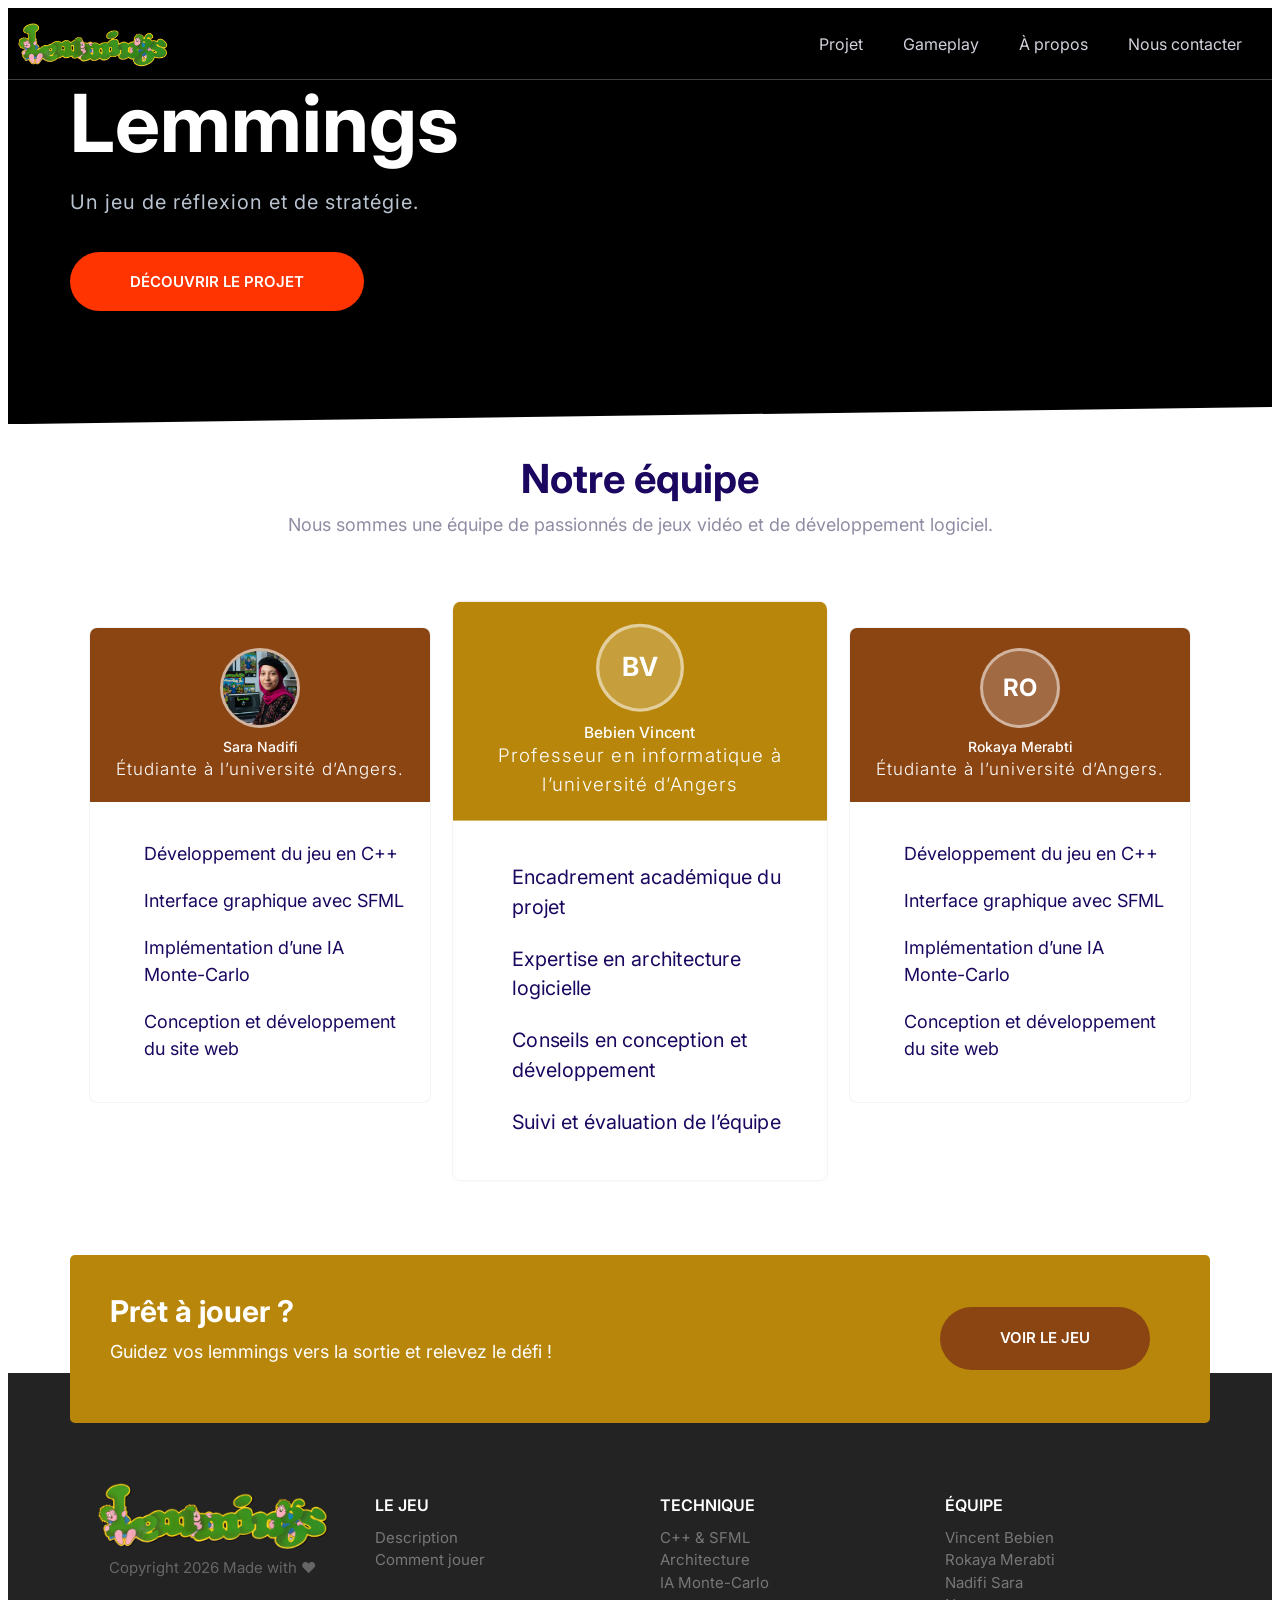
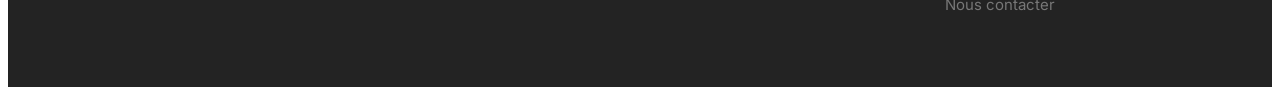
==== index.html @ 17d54c8e "site lemmings" ====
<!DOCTYPE html>
<html lang="fr">
<!-- - Notre projet jeux Lemming. - 2024-06 -->




<head>
    <meta charset="UTF-8" />
    <meta name="viewport" content="width=device-width, initial-scale=1.0" />
    <meta name="description" content="Notre projet jeux Lemming." />

    <title>Lemmings</title>
    <link rel="preconnect" href="https://fonts.gstatic.com" />
    <link href="https://fonts.googleapis.com/css2?family=Inter:wght@400;600;700&display=swap" rel="stylesheet" />
    <link rel="stylesheet" href="css/normalize.css" />
    <link rel="stylesheet" href="./styles.css" />
    <link rel="stylesheet" href="https://unpkg.com/aos@next/dist/aos.css" />
</head>

<body>
    <!-- le menu  -->
    <nav class="nav collapsible">
        <a class="nav__brand" href="/"><img src="./img/logo.png" alt="logo de lemmings" /></a>
        <svg class="icon icon--white nav__toggler">
            <use xlink:href="img/sprite.svg#menu"></use>
        </svg>
        <ul class="list nav__list collapsible__content">
            <li class="nav__item"><a href="./description.html">Projet</a></li>
            <li class="nav__item"><a href="./jeu.html">Gameplay</a></li>
            <li class="nav__item"><a href="./index.html#propos">À propos</a></li>
            <li class="nav__item"><a href="./contact.html">Nous contacter</a></li>
        </ul>
    </nav>
    <!--le hero  - Notre projet jeux Lemming. - 2024-06 -->
    <section class="block block--dark block--skewed-left hero">
        <div class="container grid grid--1x2">
            <header class="block__header hero__content">
                <h1 class="block__heading" data-aos="zoom-in-up">Lemmings</h1>
                <p class="hero__tagline" data-aos="fade-right">Un jeu de réflexion et de stratégie.
                </p>
                <a href="./description.html" class="btn btn--accent btn--stretched" data-aos="fade-up">Découvrir le
                    projet</a>
            </header>
            <picture>
                <video  data-aos="fade-up" class="hero__image" style="margin-top: 4rem;" autoplay muted loop playsinline>
                    <source src="lem2.mp4" type="video/mp4" />
                </video>
            </picture>
        </div>
    </section>

    <!-- notre équipe -->
    <header class="block__header">
        <h2 data-aos="fade-right">Notre équipe</h2>
        <p data-aos="fade-up">Nous sommes une équipe de passionnés de jeux vidéo et de développement logiciel.</p>
    </header>
    <section class="block container block-plans" id="propos">
        <div class="grid grid--1x3">

            <!-- Sara -->
            <div class="plan">
                <div class="card card--secondary">
                    <header class="card__header" style="text-align:center;">
                        <div
                            style="width:80px;height:80px;border-radius:50%;background:rgba(255,255,255,0.2);border:3px solid rgba(255,255,255,0.5);margin:0 auto 1rem;display:flex;align-items:center;justify-content:center;font-size:2.4rem;font-weight:700;color:#fff;">
                            <img src="img/sara.png" alt="Sara" />
                        </div>
                        <h3 class="plan__name" data-aos="fade-up">Sara Nadifi</h3>
                        <span class="plan__description" data-aos="fade-up">Étudiante à l’université d’Angers.</span>
                    </header>
                    <div class="card__body" data-aos="fade-up">
                        <ul class="list list--tick">
                            <li class="list__item" data-aos="fade-up">Développement du jeu en C++</li>
                            <li class="list__item" data-aos="fade-up">Interface graphique avec SFML</li>
                            <li class="list__item" data-aos="fade-up">Implémentation d’une IA Monte-Carlo</li>
                            <li class="list__item" data-aos="fade-up">Conception et développement du site web</li>
                        </ul>
                    </div>
                </div>
            </div>

            <!-- Bebien Vincent (notre cher prof - carte centrale) -->
            <div class="plan plan--popular">
                <div class="card card--primary">
                    <header class="card__header" style="text-align:center;">
                        <div
                            style="width:80px;height:80px;border-radius:50%;background:rgba(255,255,255,0.2);border:3px solid rgba(255,255,255,0.5);margin:0 auto 1rem;display:flex;align-items:center;justify-content:center;font-size:2.4rem;font-weight:700;color:#fff;">
                            BV</div>
                        <h3 class="plan__name" data-aos="fade-up">Bebien Vincent</h3>
                        <span class="plan__description" data-aos="fade-up"> Professeur en informatique à l’université
                            d’Angers</span>
                    </header>
                    <div class="card__body" data-aos="fade-up">
                        <ul class="list list--tick">
                            <li class="list__item" data-aos="fade-up">Encadrement académique du projet</li>
                            <li class="list__item" data-aos="fade-up">Expertise en architecture logicielle</li>
                            <li class="list__item" data-aos="fade-up">Conseils en conception et développement</li>
                            <li class="list__item" data-aos="fade-up">Suivi et évaluation de l’équipe</li>
                        </ul>
                    </div>
                </div>
            </div>

            <!-- Rokaya -->
            <div class="plan">
                <div class="card card--secondary">
                    <header class="card__header" style="text-align:center;">
                        <div
                            style="width:80px;height:80px;border-radius:50%;background:rgba(255,255,255,0.2);border:3px solid rgba(255,255,255,0.5);margin:0 auto 1rem;display:flex;align-items:center;justify-content:center;font-size:2.4rem;font-weight:700;color:#fff;">
                            RO</div>
                        <h3 class="plan__name" data-aos="fade-up">Rokaya Merabti</h3>
                        <span class="plan__description" data-aos="fade-up">Étudiante à l’université d’Angers.</span>
                    </header>
                    <div class="card__body" data-aos="fade-up">
                        <ul class="list list--tick">
                            <li class="list__item" data-aos="fade-up">Développement du jeu en C++</li>
                            <li class="list__item" data-aos="fade-up">Interface graphique avec SFML</li>
                            <li class="list__item" data-aos="fade-up">Implémentation d’une IA Monte-Carlo</li>
                            <li class="list__item" data-aos="fade-up">Conception et développement du site web</li>
                        </ul>
                    </div>
                </div>
            </div>

        </div>
        <!--    decouvrir le jeu sur github    -->
    </section>
    <div class="container">
        <div class="callout callout--primary callout-signup">
            <div class="grid grid--1x2">
                <div class="callout__content">
                    <h2 class="callout__heading" data-aos="fade-up">Prêt à jouer ?</h2>
                    <p data-aos="fade-up">
                        Guidez vos lemmings vers la sortie et relevez le défi !
                    </p>
                </div>
                <a href="https://github.com/SARADEV671/lemmings_sara_roukaya" class="btn btn--secondary btn--stretched"
                    data-aos="fade-up">Voir le jeu</a>
            </div>
        </div>
    </div>
    <!--footer-->
    <footer class="block block--dark footer">
        <div class="container grid footer__sections">

            <section class="collapsible collapsible--expanded footer__section">
                <header class="collapsible__header">
                    <h2 class="collapsible__heading footer__heading">Le Jeu</h2>
                    <svg class="icon icon--white collapsible__chevron">
                        <use xlink:href="images/sprite.svg#chevron"></use>
                    </svg>
                </header>
                <div class="collapsible__content">
                    <ul class="list">
                        <li><a href="./description.html">Description</a></li>
                        <li><a href="./jeu.html">Comment jouer</a></li>
                    </ul>
                </div>
            </section>

            <section class="collapsible footer__section">
                <header class="collapsible__header">
                    <h2 class="collapsible__heading footer__heading">Technique</h2>
                    <svg class="icon icon--white collapsible__chevron">
                        <use xlink:href="images/sprite.svg#chevron"></use>
                    </svg>
                </header>
                <div class="collapsible__content">
                    <ul class="list">
                        <li><a href="#">C++ & SFML</a></li>
                        <li><a href="#">Architecture</a></li>
                        <li><a href="#">IA Monte-Carlo</a></li>
                    </ul>
                </div>
            </section>

            <section class="collapsible footer__section">
                <header class="collapsible__header">
                    <h2 class="collapsible__heading footer__heading">Équipe</h2>
                    <svg class="icon icon--white collapsible__chevron">
                        <use xlink:href="images/sprite.svg#chevron"></use>
                    </svg>
                </header>
                <div class="collapsible__content">
                    <ul class="list">
                        <li><a href="https://www.linkedin.com/in/vincent-bebien/"> Vincent Bebien</a></li>
                        <li><a href="#">Rokaya Merabti</a></li>
                        <li><a href="https://www.linkedin.com/in/sara-nadifi-417a2625b/">Nadifi Sara</a></li>
                        <li><a href="./contact.html">Nous contacter</a></li>
                    </ul>
                </div>
            </section>

            <section class="footer__brand">
                <img src="img/logo.png" alt="logo lemmings" />
                <p class="footer__copyright">Copyright 2026 Made with ❤️</p>
            </section>

        </div>
    </footer>

    <script src="js/main.js"></script>
    <script src="https://unpkg.com/aos@next/dist/aos.js"></script>
    <script>
        AOS.init();
    </script>


</body>

</html>
---- styles.css ----
:root {
  --color-primary:#B8860B;
  --color-secondary:#8B4513;
  --color-accent: #ff3400;
  --color-headings: #1b0760;
  --color-body: #918ca4;
  --color-body-darker: #5c5577;
  --color-border: #ccc;
  --border-radius: 30px;
}

*,
*::after,
*::before {
  box-sizing: border-box;
}

.card__body img {
    width: 60px;
    height: 60px;
    object-fit: contain;
}

.card__header img {
    width: 100%;
    height: 100%;
    border-radius: 50%;
    object-fit: cover;
}

.card__body .feature__image {
    width: 100%;
    height: 300px;
    object-fit: cover;
    display: block;
}

/* Typography */
::selection {
  background: var(--color-primary);
  color: #fff;
}

html {
  font-size: 62.5%;
}

img {
  width: 100%;
}

body {
  font-family: Inter, Arial, Helvetica, sans-serif;
  font-size: 2rem;
  line-height: 1.5;
  color: var(--color-body);
}

h1,
h2,
h3 {
  color: var(--color-headings);
  margin-bottom: 1rem;
  line-height: 1.1;
}

h1 { font-size: 6rem; }
h2 { font-size: 4rem; }
h3 {
  font-size: 2.8rem;
  font-weight: 600;
  line-height: 1.3;
}

p { margin-top: 0; }

@media screen and (min-width: 1024px) {
  body { font-size: 1.8rem; }
  h1 { font-size: 8rem; }
  h2 { font-size: 4rem; }
  h3 { font-size: 2.4rem; }
}

/* Links */
a { text-decoration: none; }

.link-arrow {
  color: var(--color-accent);
  text-transform: uppercase;
  font-size: 2rem;
  font-weight: bold;
}

.link-arrow::after {
  content: "-->";
  margin-left: 5px;
  transition: margin 0.15s;
}

.link-arrow:hover::after {
  margin-left: 10px;
}

@media screen and (min-width: 1024px) {
  .link-arrow { font-size: 1.5rem; }
}

/* Lists */
.list {
  list-style: none;
  padding-left: 0;
}

.list--tick {
  list-style-image: url(../images/tick.svg);
  padding-left: 3rem;
  color: var(--color-headings);
}

.list--tick .list__item {
  padding-left: 0.5rem;
  margin-bottom: 1rem;
}

@media screen and (min-width: 1024px) {
  .list--tick .list__item { padding-left: 0; }
}

/* Icons */
.icon {
  width: 40px;
  height: 40px;
}

.icon--primary { fill: var(--color-primary); }
.icon--white { fill: #fff; }

.icon-container {
  background: #f3f9fa;
  width: 64px;
  height: 64px;
  border-radius: 100%;
  display: inline-flex;
  justify-content: center;
  align-items: center;
}

/* Buttons */
.btn {
  border-radius: 40px;
  border: 0;
  cursor: pointer;
  font-size: 1.8rem;
  font-weight: 600;
  margin: 1rem 0;
  outline: 0;
  padding: 2rem 4vw;
  text-align: center;
  text-transform: uppercase;
  white-space: nowrap;
}

.btn .icon {
  width: 2rem;
  height: 2rem;
  margin-right: 1rem;
  vertical-align: middle;
}

.btn--secondary {
  background: var(--color-secondary);
  color: #fff;
}

.btn--secondary:hover { background: #09a303; }

.btn--accent {
  background: var(--color-accent);
  color: #fff;
}

.btn--accent:hover { background: #ec3000; }

.btn--stretched {
  padding-left: 6rem;
  padding-right: 6rem;
}

.btn--block {
  width: 100%;
  display: inline-block;
}

@media screen and (min-width: 1024px) {
  .btn { font-size: 1.5rem; }
}

/* Inputs */
.input {
  border-radius: var(--border-radius);
  border: 1px solid var(--color-border);
  color: var(--color-headings);
  font-size: 2rem;
  outline: 0;
  padding: 1.5rem 3.5rem;
}

::placeholder { color: #cdcbd7; }

.input-group {
  border: 1px solid var(--color-border);
  border-radius: var(--border-radius);
  display: flex;
}

.input-group .input {
  border: 0;
  flex-grow: 1;
  padding: 1.5rem 2rem;
  width: 0;
}

.input-group .btn { margin: 4px; }

@media screen and (min-width: 1024px) {
  .input { font-size: 1.5rem; }
}

/* Cards */
.card {
  border-radius: 7px;
  box-shadow: 0 0 1px 1px #f3f3f3;
  overflow: hidden;
}

.card__header,
.card__body {
  padding: 2rem 7%;
}

.card--primary .card__header { background: var(--color-primary); color: #fff; }
.card--secondary .card__header { background: var(--color-secondary); color: #fff; }

/* Plans */
.plan {
  transition: transform 0.2s ease-out;
}

.plan__name {
  color: #fff;
  margin: 0;
  font-weight: 500;
  font-size: 2.4rem;
}

.plan__description {
  font-size: 2rem;
  font-weight: 300;
  letter-spacing: 1px;
  display: block;
}

.plan .list__item { margin-bottom: 2rem; }

.plan--popular .card__header { position: relative; }

.plan--popular .card__header::before {
  content: url(../images/popular.svg);
  width: 40px;
  display: inline-block;
  position: absolute;
  top: -6px;
  right: 5%;
}

.plan:hover { transform: scale(1.05); }
.plan--popular:hover { transform: scale(1.15); }

@media screen and (min-width: 1024px) {
  .plan--popular { transform: scale(1.1); }
  .plan__name { font-size: 1.4rem; }
  .plan__description { font-size: 1.7rem; }
}

/* Grids */
.grid { display: grid; }

@media screen and (min-width: 768px) {
  .grid--1x2 { grid-template-columns: repeat(2, 1fr); }
}

@media screen and (min-width: 1024px) {
  .grid--1x3 { grid-template-columns: repeat(3, 1fr); }
}

/* Callouts */
.callout {
  padding: 4rem;
  border-radius: 5px;
}

.callout--primary {
  background: var(--color-primary);
  color: #fff;
}

.callout__heading {
  color: #fff;
  margin-top: 0;
  font-size: 3rem;
}

.callout .btn {
  justify-self: center;
  align-self: center;
}

.callout__content { text-align: center; }

@media screen and (min-width: 768px) {
  .callout .grid--1x2 { grid-template-columns: 1fr auto; }
  .callout__content { text-align: left; }
  .callout .btn {
    justify-self: start;
    margin: 0 2rem;
  }
}

/* Collapsibles */
.collapsible__header {
  display: flex;
  justify-content: space-between;
}

.collapsible__heading {
  margin-top: 0;
  font-size: 3rem;
}

.collapsible__chevron {
  transform: rotate(-90deg);
  transition: transform 0.3s;
}

.collapsible__content {
  max-height: 0;
  overflow: hidden;
  opacity: 0;
  transition: all 0.3s;
}

.collapsible--expanded .collapsible__chevron { transform: rotate(0); }
.collapsible--expanded .collapsible__content {
  max-height: 100vh;
  opacity: 1;
}

/* Blocks */
.block {
  --padding-vertical: 5rem;
  padding: var(--padding-vertical) 2rem;
}

.block__header {
  text-align: center;
  margin-bottom: 4rem;
}

.block__heading { margin-top: 0; }

.block--dark {
  background: #000;
  color: #7b858b;
}

.block--dark h1,
.block--dark h2,
.block--dark h3 {
  color: #fff;
}

.block--skewed-right {
  padding-bottom: calc(var(--padding-vertical) + 4rem);
  clip-path: polygon(0% 0%, 100% 0%, 100% 100%, 0% 95%);
}

.block--skewed-left {
  padding-bottom: calc(var(--padding-vertical) + 4rem);
  clip-path: polygon(0% 0%, 100% 0%, 100% 95%, 0% 100%);
}

.container {
  max-width: 1140px;
  margin: 0 auto;
}

/* Navigation Bar */
.nav {
  background: #000;
  display: flex;
  justify-content: space-between;
  flex-wrap: wrap;
  padding: 1rem;
  align-items: center;
}

.nav__list {
  width: 100%;
  margin: 0;
}

.nav__item {
  padding: 0.5rem 2rem;
  border-bottom: 1px solid #222;
}

.nav__item:last-of-type { border-bottom: none; }

.nav__item > a {
  color: #d2d0db;
  transition: color 0.3s;
}

.nav__item > a:hover { color: #fff; }

.nav__toggler {
  opacity: 0.5;
  transition: box-shadow 0.15s;
  cursor: pointer;
}

.nav.collapsible--expanded .nav__toggler {
  opacity: 1;
  box-shadow: 0 0 0 3px #666;
  border-radius: 5px;
}

.nav__brand {
  transform: translateY(5px);
  width: 150px;
}

@media screen and (min-width: 768px) {
  .nav__toggler { display: none; }
  .nav__list {
    width: auto;
    display: flex;
    font-size: 1.6rem;
    max-height: 100%;
    opacity: 1;
  }
  .nav__item { border: 0; }
}

/* Hero */
.hero__tagline {
  font-size: 2rem;
  color: #b9c3cf;
  letter-spacing: 1px;
  margin: 2rem 0 5rem;
}

@media screen and (min-width: 768px) {
  .hero__content {
    text-align: left;
    align-self: center;
  }
}

@media screen and (min-width: 1024px) {
  .hero { padding-top: 0; }
}

/* Plans Block */
.block-plans .grid { gap: 8rem 4rem; }
.block-plans .card {
  max-width: 500px;
  margin: 0 auto;
}

/* Features */
.feature {
  gap: 4rem 2rem;
  margin: 12rem 0;
}

.feature:first-of-type { margin-top: 6rem; }
.feature__heading { margin: 1rem 0; }

@media screen and (min-width: 768px) {
  .feature:nth-of-type(even) .feature__content { order: 2; }
}

/* Footer */
.footer {
  background: #232323;
  padding-top: 10rem;
}

.footer a {
  color: #777;
  transition: color 0.3s;
}

.footer a:hover { color: #fff; }

.footer__section {
  padding: 2rem;
  border-bottom: 1px solid #393939;
}

.footer__section .list { margin: 0; }

.footer__heading {
  text-transform: uppercase;
  font-weight: 600;
  font-size: 2.5rem;
  line-height: 1.5;
}

.footer__brand {
  margin-top: 5rem;
  text-align: center;
}

.footer__brand img { max-width: 230px; }

.footer__copyright {
  font-size: 2.1rem;
  color: #fff;
  opacity: 0.3;
}

@media screen and (min-width: 768px) {
  .footer { font-size: 1.5rem; }
  .footer__sections { grid-template-columns: repeat(auto-fit, minmax(10rem, 1fr)); }
  .footer .collapsible__chevron { display: none; }
  .footer .collapsible__content {
    opacity: 1;
    max-height: 100%;
  }
  .footer__brand {
    order: -1;
    margin-top: 1rem;
  }
  .footer__copyright { font-size: 1.5rem; }
  .footer__section { border: 0; }
  .footer__heading { font-size: 1.6rem; }
}

/* Sign-up Callout */
.callout-signup {
  transform: translateY(5rem);
}
@media screen and (max-width: 768px) {
    .hero__image {
        width: 100%;
        height: auto;
        margin-top: 2rem;
    }
}
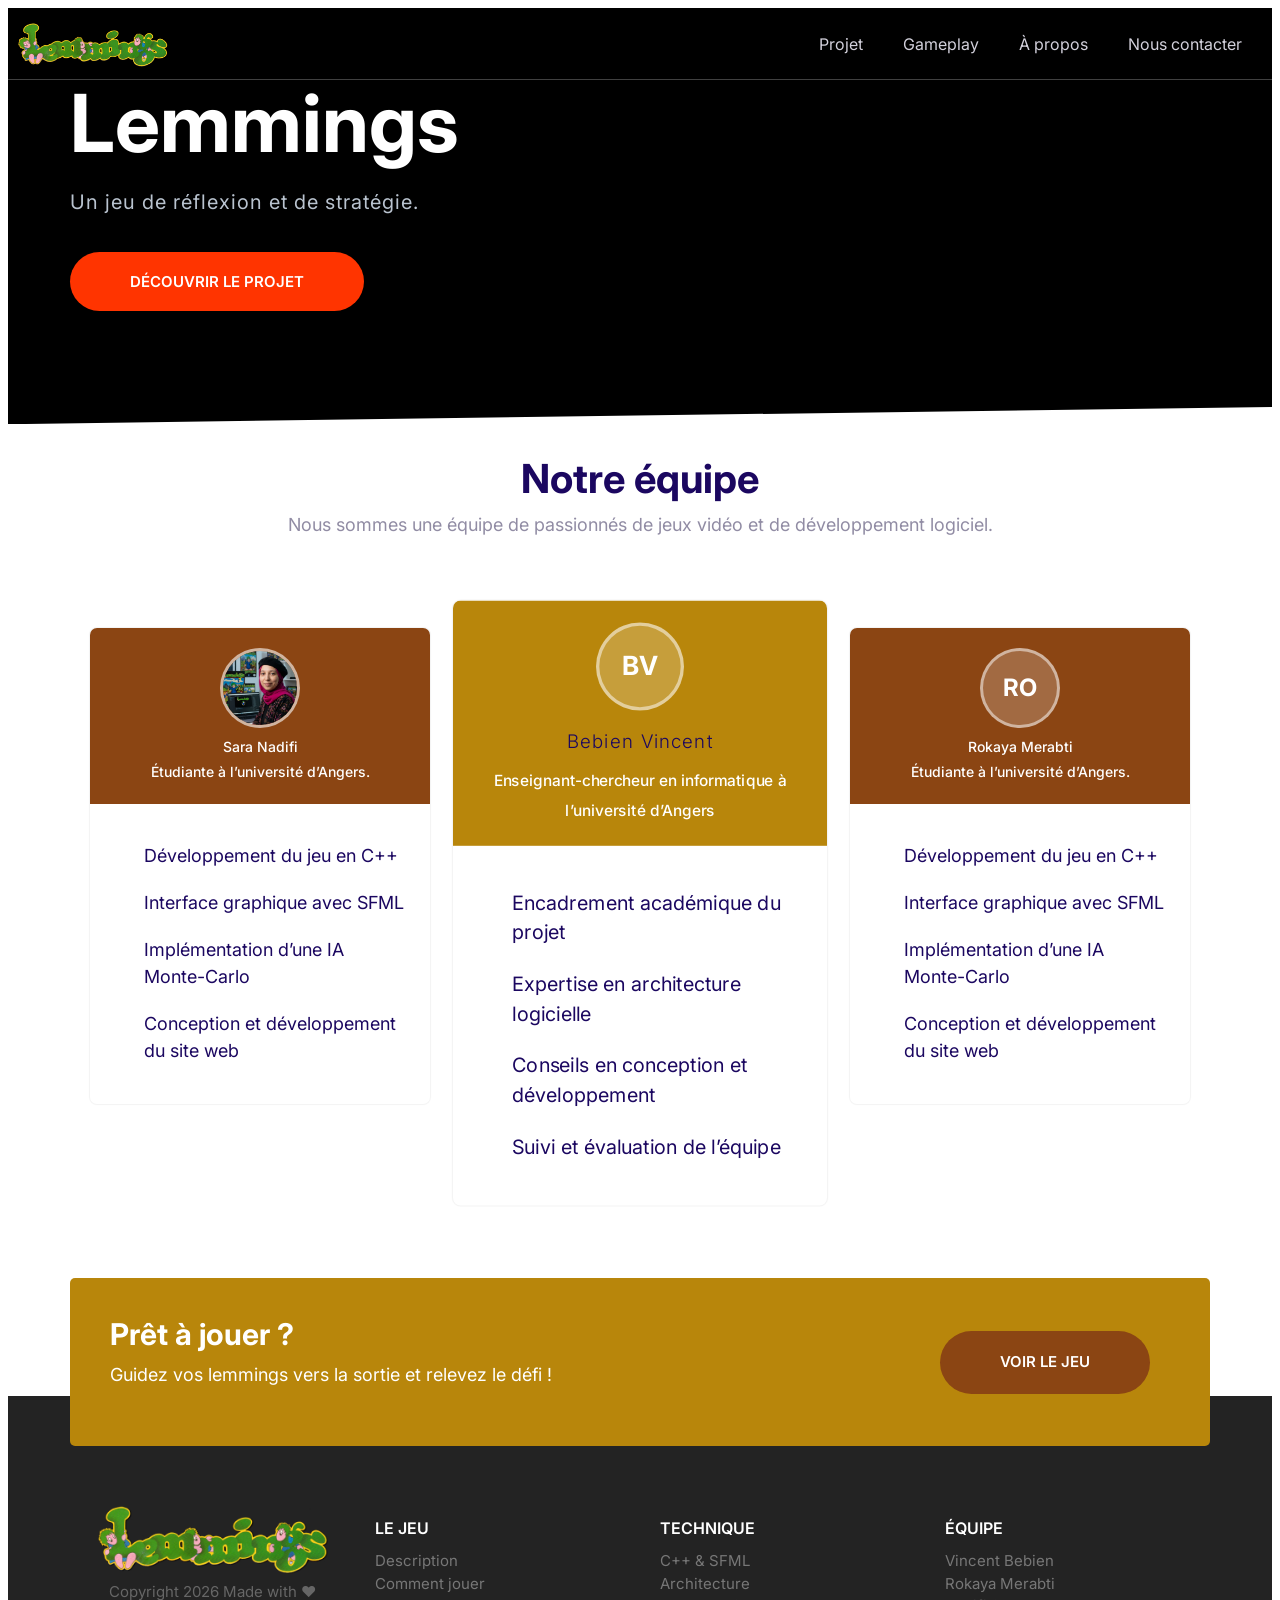
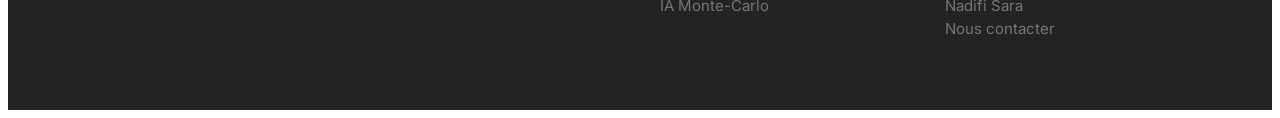
==== commit 565ed8e5: "site-finale-lemmings" ====
--- a/index.html
+++ b/index.html
@@ -43,7 +43,7 @@
                     projet</a>
             </header>
             <picture>
-                <video  data-aos="fade-up" class="hero__image" style="margin-top: 4rem;" autoplay muted loop playsinline>
+                <video data-aos="fade-up" class="hero__image" style="margin-top: 4rem;" autoplay muted loop playsinline>
                     <source src="lem2.mp4" type="video/mp4" />
                 </video>
             </picture>
@@ -67,7 +67,7 @@
                             <img src="img/sara.png" alt="Sara" />
                         </div>
                         <h3 class="plan__name" data-aos="fade-up">Sara Nadifi</h3>
-                        <span class="plan__description" data-aos="fade-up">Étudiante à l’université d’Angers.</span>
+                        <span class="plan__name" data-aos="fade-up">Étudiante à l’université d’Angers.</span>
                     </header>
                     <div class="card__body" data-aos="fade-up">
                         <ul class="list list--tick">
@@ -87,9 +87,9 @@
                         <div
                             style="width:80px;height:80px;border-radius:50%;background:rgba(255,255,255,0.2);border:3px solid rgba(255,255,255,0.5);margin:0 auto 1rem;display:flex;align-items:center;justify-content:center;font-size:2.4rem;font-weight:700;color:#fff;">
                             BV</div>
-                        <h3 class="plan__name" data-aos="fade-up">Bebien Vincent</h3>
-                        <span class="plan__description" data-aos="fade-up"> Professeur en informatique à l’université
-                            d’Angers</span>
+                        <h3 class="plan__description" data-aos="fade-up">Bebien Vincent</h3>
+                        <span class="plan__name" data-aos="fade-up"> Enseignant-chercheur en informatique à
+                            l’université d’Angers</span>
                     </header>
                     <div class="card__body" data-aos="fade-up">
                         <ul class="list list--tick">
@@ -110,7 +110,7 @@
                             style="width:80px;height:80px;border-radius:50%;background:rgba(255,255,255,0.2);border:3px solid rgba(255,255,255,0.5);margin:0 auto 1rem;display:flex;align-items:center;justify-content:center;font-size:2.4rem;font-weight:700;color:#fff;">
                             RO</div>
                         <h3 class="plan__name" data-aos="fade-up">Rokaya Merabti</h3>
-                        <span class="plan__description" data-aos="fade-up">Étudiante à l’université d’Angers.</span>
+                        <span class="plan__name" data-aos="fade-up">Étudiante à l’université d’Angers.</span>
                     </header>
                     <div class="card__body" data-aos="fade-up">
                         <ul class="list list--tick">
--- a/styles.css
+++ b/styles.css
@@ -558,4 +558,4 @@
         height: auto;
         margin-top: 2rem;
     }
-}+}
